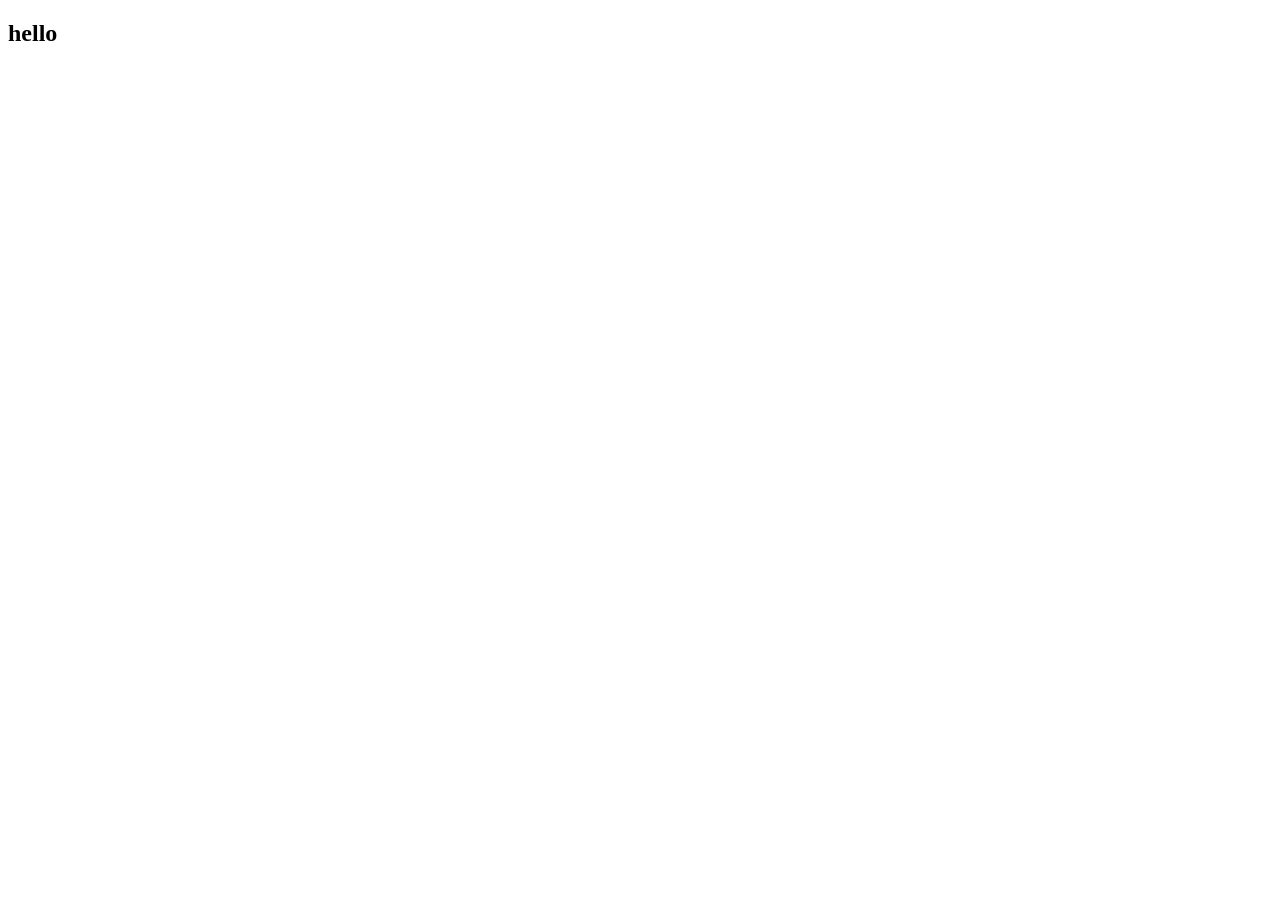
==== index.html @ 85686b59 "v1" ====
<!DOCTYPE html>
<html lang="en">
<head>
    <meta charset="UTF-8">
    <meta name="viewport" content="width=device-width, initial-scale=1.0">
    <title>Document</title>
</head>
<body>
    <h2>hello</h2>
</body>
</html>
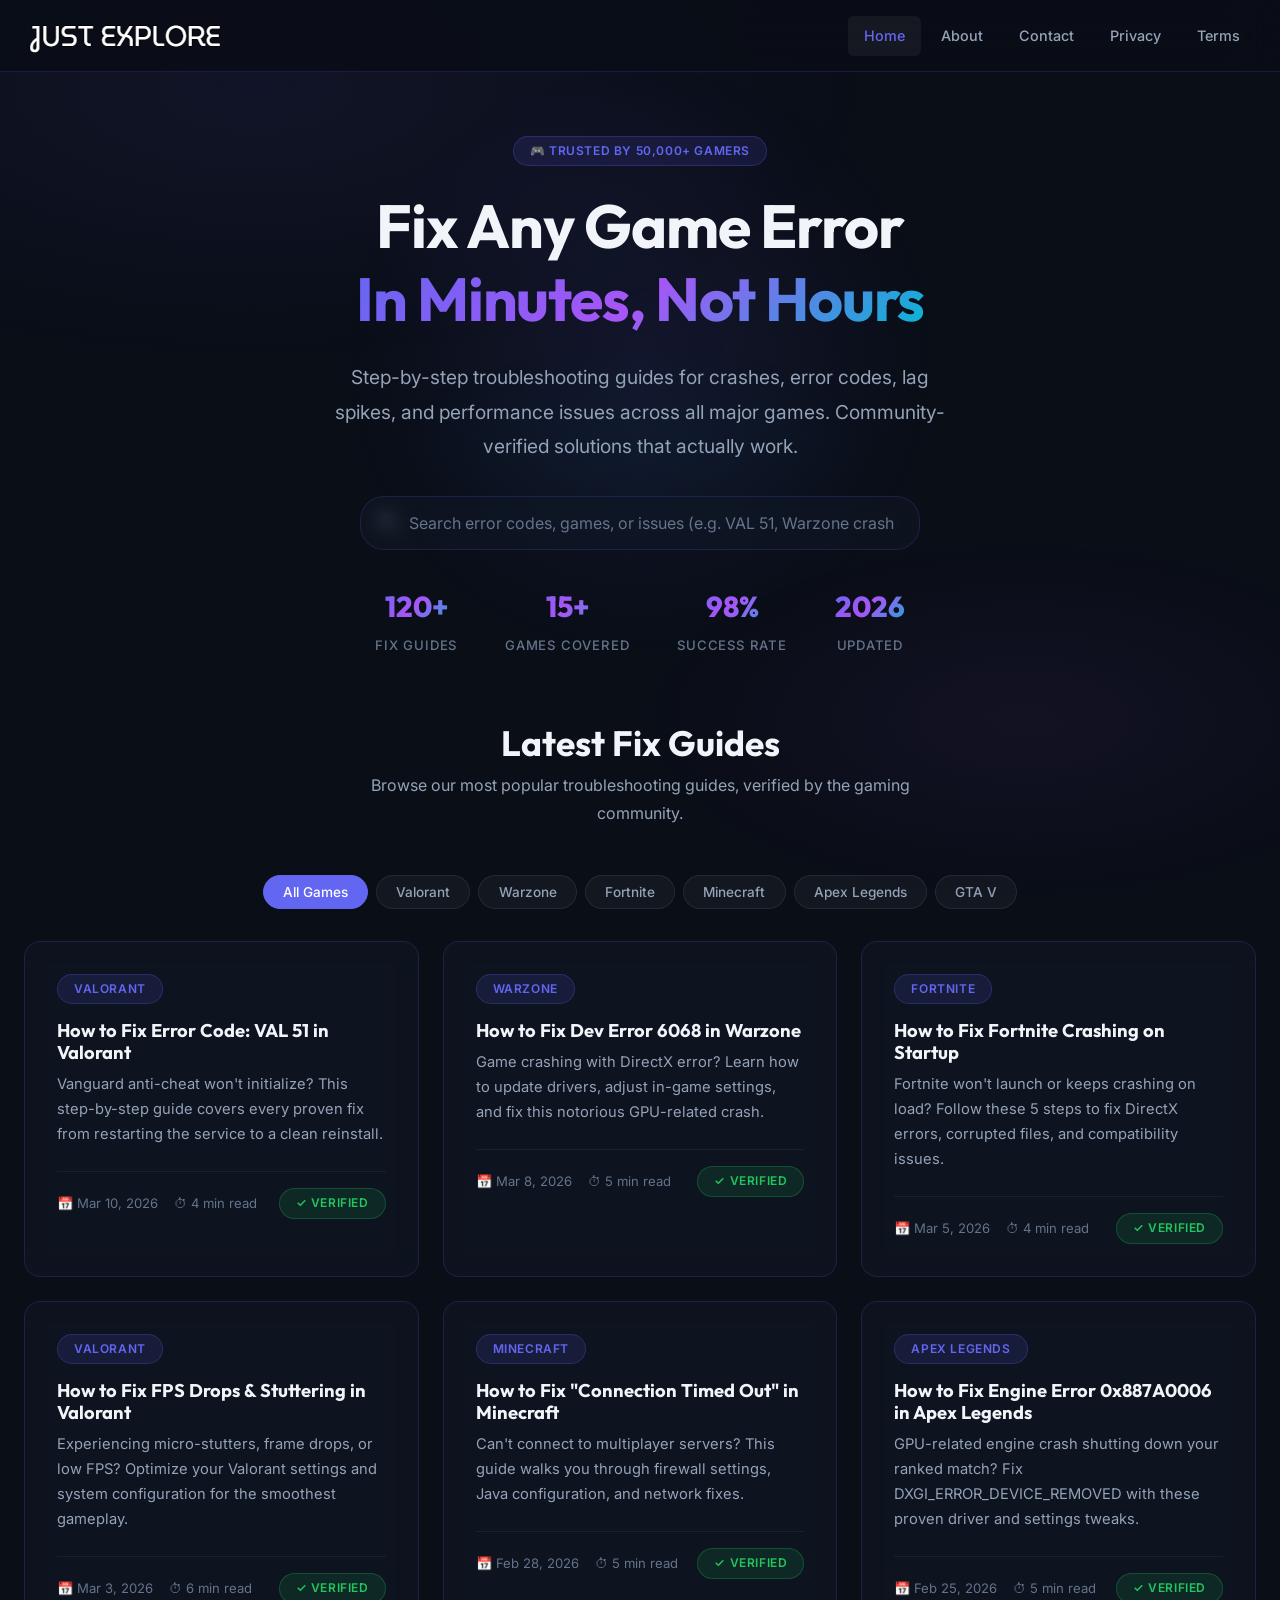
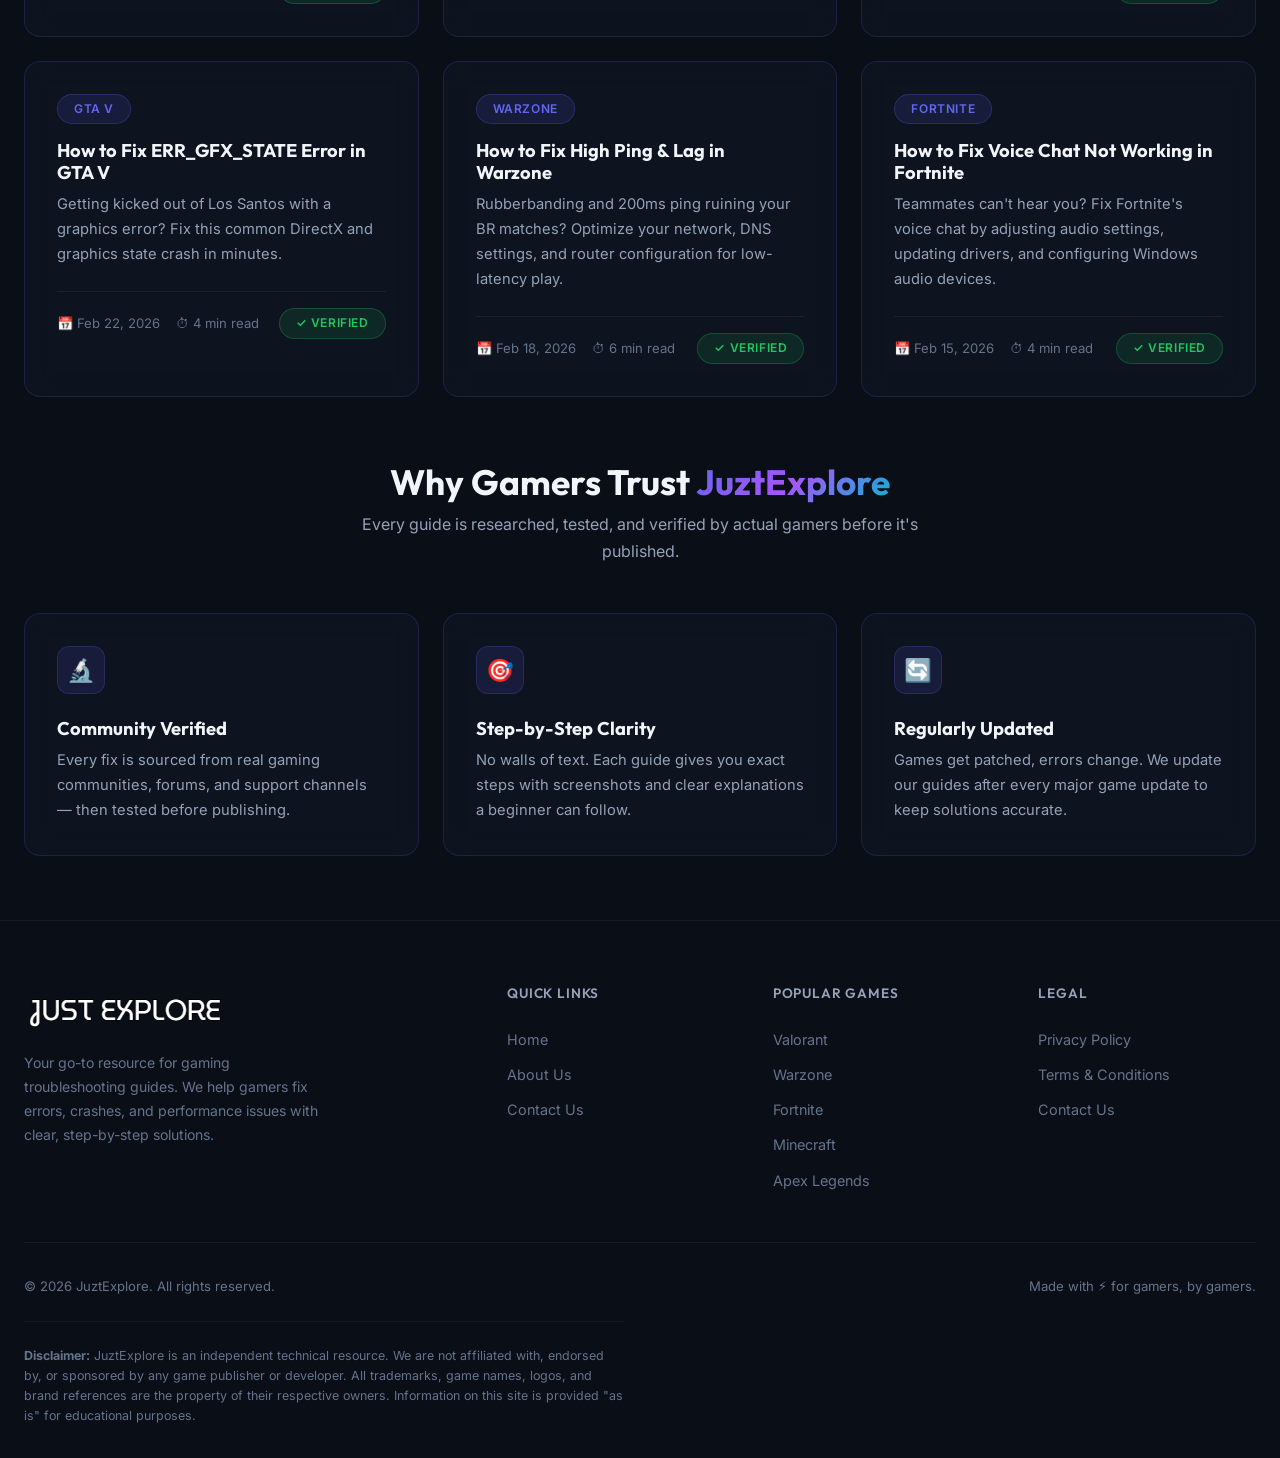
==== commit 3f5ebada: "v2" ====
--- a/index.html
+++ b/index.html
@@ -1,11 +1,350 @@
 <!DOCTYPE html>
 <html lang="en">
+
 <head>
-    <meta charset="UTF-8">
-    <meta name="viewport" content="width=device-width, initial-scale=1.0">
-    <title>Document</title>
+  <meta charset="UTF-8">
+  <meta name="viewport" content="width=device-width, initial-scale=1.0">
+  <title>JuztExplore — Game Fix Guides, Error Solutions & Troubleshooting (2026)</title>
+  <meta name="description"
+    content="JuztExplore is your trusted gaming troubleshooting resource. Find step-by-step fixes for game crashes, error codes, lag issues and more for Valorant, Warzone, Fortnite and other popular games.">
+  <meta name="keywords"
+    content="game fix, error code fix, valorant error, warzone error, fortnite crash, gaming troubleshooting, PC gaming help">
+  <meta name="robots" content="index, follow">
+  <link rel="canonical" href="https://juztexplore.com/">
+  <link rel="preconnect" href="https://fonts.googleapis.com">
+  <link rel="preconnect" href="https://fonts.gstatic.com" crossorigin>
+  <link
+    href="https://fonts.googleapis.com/css2?family=Inter:wght@400;500;600;700&family=Outfit:wght@600;700;800&family=JetBrains+Mono:wght@400;500&display=swap"
+    rel="stylesheet">
+  <link rel="icon" type="image/png" href="/favicon.png">
+  <link rel="stylesheet" href="css/style.css">
+
+  <!-- Open Graph -->
+  <meta property="og:title" content="JuztExplore — Game Fix Guides & Error Solutions">
+  <meta property="og:description"
+    content="Step-by-step fixes for game crashes, error codes, and performance issues. Your trusted gaming troubleshooting resource.">
+  <meta property="og:type" content="website">
+  <meta property="og:url" content="https://juztexplore.com/">
 </head>
+
 <body>
-    <h2>hello</h2>
+
+  <!-- ===== HEADER ===== -->
+  <header class="header" id="header">
+    <div class="container header__inner">
+      <a href="index.html" class="header__logo">
+        <img src="/logo.png" alt="JuztExplore">
+      </a>
+      <nav class="header__nav" id="main-nav">
+        <a href="index.html" class="active">Home</a>
+        <a href="about.html">About</a>
+        <a href="contact.html">Contact</a>
+        <a href="privacy-policy.html">Privacy</a>
+        <a href="terms.html">Terms</a>
+      </nav>
+      <button class="header__menu-toggle" id="menu-toggle" aria-label="Toggle menu">
+        <span></span><span></span><span></span>
+      </button>
+    </div>
+  </header>
+
+  <!-- ===== HERO SECTION ===== -->
+  <section class="hero">
+    <div class="container">
+      <div class="hero__badge">
+        <span class="badge">🎮 Trusted by 50,000+ Gamers</span>
+      </div>
+      <h1 class="hero__title">
+        Fix Any Game Error<br><span class="text-gradient">In Minutes, Not Hours</span>
+      </h1>
+      <p class="hero__subtitle">
+        Step-by-step troubleshooting guides for crashes, error codes, lag spikes, and performance issues across all
+        major games. Community-verified solutions that actually work.
+      </p>
+      <div class="hero__search">
+        <span class="hero__search-icon">🔍</span>
+        <input type="text" id="search-input"
+          placeholder="Search error codes, games, or issues (e.g. VAL 51, Warzone crash)..." aria-label="Search guides">
+      </div>
+      <div class="hero__stats">
+        <div class="hero__stat">
+          <span class="hero__stat-value">120+</span>
+          <span class="hero__stat-label">Fix Guides</span>
+        </div>
+        <div class="hero__stat">
+          <span class="hero__stat-value">15+</span>
+          <span class="hero__stat-label">Games Covered</span>
+        </div>
+        <div class="hero__stat">
+          <span class="hero__stat-value">98%</span>
+          <span class="hero__stat-label">Success Rate</span>
+        </div>
+        <div class="hero__stat">
+          <span class="hero__stat-value">2026</span>
+          <span class="hero__stat-label">Updated</span>
+        </div>
+      </div>
+    </div>
+  </section>
+
+  <!-- ===== FILTER BAR ===== -->
+  <section class="section" style="padding-top: 0;">
+    <div class="container">
+      <div class="section-header">
+        <h2 class="section-header__title">Latest Fix Guides</h2>
+        <p class="section-header__subtitle">Browse our most popular troubleshooting guides, verified by the gaming
+          community.</p>
+      </div>
+
+      <div class="filter-bar">
+        <button class="filter-btn active" data-filter="all">All Games</button>
+        <button class="filter-btn" data-filter="valorant">Valorant</button>
+        <button class="filter-btn" data-filter="warzone">Warzone</button>
+        <button class="filter-btn" data-filter="fortnite">Fortnite</button>
+        <button class="filter-btn" data-filter="minecraft">Minecraft</button>
+        <button class="filter-btn" data-filter="apex-legends">Apex Legends</button>
+        <button class="filter-btn" data-filter="gta-v">GTA V</button>
+      </div>
+
+      <!-- ===== GUIDE CARDS GRID ===== -->
+      <div class="grid grid--guide">
+
+        <!-- Card 1: Valorant VAL 51 -->
+        <a href="guides/valorant-error-val-51.html" class="card card--guide animate-on-scroll" data-game="valorant"
+          data-title="How to Fix Error Code VAL 51 in Valorant" data-tags="vanguard anti-cheat reboot restart">
+          <div class="card__game-tag">
+            <span class="badge">Valorant</span>
+          </div>
+          <h3 class="card__title">How to Fix Error Code: VAL 51 in Valorant</h3>
+          <p class="card__text">Vanguard anti-cheat won't initialize? This step-by-step guide covers every proven fix
+            from restarting the service to a clean reinstall.</p>
+          <div class="card__meta">
+            <span class="card__meta-item">📅 Mar 10, 2026</span>
+            <span class="card__meta-item">⏱ 4 min read</span>
+            <span class="badge badge--success" style="margin-left: auto;">✓ Verified</span>
+          </div>
+        </a>
+
+        <!-- Card 2: Warzone Dev Error 6068 -->
+        <a href="guides/warzone-dev-error-6068.html" class="card card--guide animate-on-scroll" data-game="warzone"
+          data-title="How to Fix Dev Error 6068 in Warzone" data-tags="directx gpu crash graphics">
+          <div class="card__game-tag">
+            <span class="badge">Warzone</span>
+          </div>
+          <h3 class="card__title">How to Fix Dev Error 6068 in Warzone</h3>
+          <p class="card__text">Game crashing with DirectX error? Learn how to update drivers, adjust in-game settings,
+            and fix this notorious GPU-related crash.</p>
+          <div class="card__meta">
+            <span class="card__meta-item">📅 Mar 8, 2026</span>
+            <span class="card__meta-item">⏱ 5 min read</span>
+            <span class="badge badge--success" style="margin-left: auto;">✓ Verified</span>
+          </div>
+        </a>
+
+        <!-- Card 3: Fortnite Crash on Startup -->
+        <a href="guides/fortnite-crash-on-startup.html" class="card card--guide animate-on-scroll" data-game="fortnite"
+          data-title="How to Fix Fortnite Crashing on Startup" data-tags="crash startup launch black screen">
+          <div class="card__game-tag">
+            <span class="badge">Fortnite</span>
+          </div>
+          <h3 class="card__title">How to Fix Fortnite Crashing on Startup</h3>
+          <p class="card__text">Fortnite won't launch or keeps crashing on load? Follow these 5 steps to fix DirectX
+            errors, corrupted files, and compatibility issues.</p>
+          <div class="card__meta">
+            <span class="card__meta-item">📅 Mar 5, 2026</span>
+            <span class="card__meta-item">⏱ 4 min read</span>
+            <span class="badge badge--success" style="margin-left: auto;">✓ Verified</span>
+          </div>
+        </a>
+
+        <!-- Card 4: Valorant FPS Drop -->
+        <a href="guides/valorant-fps-drop-fix.html" class="card card--guide animate-on-scroll" data-game="valorant"
+          data-title="How to Fix FPS Drops and Stuttering in Valorant" data-tags="fps lag stutter performance low fps">
+          <div class="card__game-tag">
+            <span class="badge">Valorant</span>
+          </div>
+          <h3 class="card__title">How to Fix FPS Drops &amp; Stuttering in Valorant</h3>
+          <p class="card__text">Experiencing micro-stutters, frame drops, or low FPS? Optimize your Valorant settings
+            and system configuration for the smoothest gameplay.</p>
+          <div class="card__meta">
+            <span class="card__meta-item">📅 Mar 3, 2026</span>
+            <span class="card__meta-item">⏱ 6 min read</span>
+            <span class="badge badge--success" style="margin-left: auto;">✓ Verified</span>
+          </div>
+        </a>
+
+        <!-- Card 5: Minecraft TLauncher Connection -->
+        <a href="guides/minecraft-connection-timed-out.html" class="card card--guide animate-on-scroll"
+          data-game="minecraft" data-title="How to Fix Connection Timed Out Error in Minecraft"
+          data-tags="server connection timeout multiplayer java">
+          <div class="card__game-tag">
+            <span class="badge">Minecraft</span>
+          </div>
+          <h3 class="card__title">How to Fix "Connection Timed Out" in Minecraft</h3>
+          <p class="card__text">Can't connect to multiplayer servers? This guide walks you through firewall settings,
+            Java configuration, and network fixes.</p>
+          <div class="card__meta">
+            <span class="card__meta-item">📅 Feb 28, 2026</span>
+            <span class="card__meta-item">⏱ 5 min read</span>
+            <span class="badge badge--success" style="margin-left: auto;">✓ Verified</span>
+          </div>
+        </a>
+
+        <!-- Card 6: Apex Legends Engine Error -->
+        <a href="guides/apex-legends-engine-error.html" class="card card--guide animate-on-scroll"
+          data-game="apex-legends" data-title="How to Fix Engine Error 0x887A0006 in Apex Legends"
+          data-tags="engine error dxgi gpu removed crash">
+          <div class="card__game-tag">
+            <span class="badge">Apex Legends</span>
+          </div>
+          <h3 class="card__title">How to Fix Engine Error 0x887A0006 in Apex Legends</h3>
+          <p class="card__text">GPU-related engine crash shutting down your ranked match? Fix DXGI_ERROR_DEVICE_REMOVED
+            with these proven driver and settings tweaks.</p>
+          <div class="card__meta">
+            <span class="card__meta-item">📅 Feb 25, 2026</span>
+            <span class="card__meta-item">⏱ 5 min read</span>
+            <span class="badge badge--success" style="margin-left: auto;">✓ Verified</span>
+          </div>
+        </a>
+
+        <!-- Card 7: GTA V ERR_GFX_STATE -->
+        <a href="guides/gta-v-err-gfx-state.html" class="card card--guide animate-on-scroll" data-game="gta-v"
+          data-title="How to Fix ERR_GFX_STATE Error in GTA V" data-tags="err gfx state graphics crash directx">
+          <div class="card__game-tag">
+            <span class="badge">GTA V</span>
+          </div>
+          <h3 class="card__title">How to Fix ERR_GFX_STATE Error in GTA V</h3>
+          <p class="card__text">Getting kicked out of Los Santos with a graphics error? Fix this common DirectX and
+            graphics state crash in minutes.</p>
+          <div class="card__meta">
+            <span class="card__meta-item">📅 Feb 22, 2026</span>
+            <span class="card__meta-item">⏱ 4 min read</span>
+            <span class="badge badge--success" style="margin-left: auto;">✓ Verified</span>
+          </div>
+        </a>
+
+        <!-- Card 8: Warzone High Ping -->
+        <a href="guides/warzone-high-ping-fix.html" class="card card--guide animate-on-scroll" data-game="warzone"
+          data-title="How to Fix High Ping and Lag in Warzone" data-tags="ping lag latency network connection slow">
+          <div class="card__game-tag">
+            <span class="badge">Warzone</span>
+          </div>
+          <h3 class="card__title">How to Fix High Ping &amp; Lag in Warzone</h3>
+          <p class="card__text">Rubberbanding and 200ms ping ruining your BR matches? Optimize your network, DNS
+            settings, and router configuration for low-latency play.</p>
+          <div class="card__meta">
+            <span class="card__meta-item">📅 Feb 18, 2026</span>
+            <span class="card__meta-item">⏱ 6 min read</span>
+            <span class="badge badge--success" style="margin-left: auto;">✓ Verified</span>
+          </div>
+        </a>
+
+        <!-- Card 9: Fortnite Voice Chat Not Working -->
+        <a href="guides/fortnite-voice-chat-not-working.html" class="card card--guide animate-on-scroll"
+          data-game="fortnite" data-title="How to Fix Voice Chat Not Working in Fortnite"
+          data-tags="voice chat mic audio sound">
+          <div class="card__game-tag">
+            <span class="badge">Fortnite</span>
+          </div>
+          <h3 class="card__title">How to Fix Voice Chat Not Working in Fortnite</h3>
+          <p class="card__text">Teammates can't hear you? Fix Fortnite's voice chat by adjusting audio settings,
+            updating drivers, and configuring Windows audio devices.</p>
+          <div class="card__meta">
+            <span class="card__meta-item">📅 Feb 15, 2026</span>
+            <span class="card__meta-item">⏱ 4 min read</span>
+            <span class="badge badge--success" style="margin-left: auto;">✓ Verified</span>
+          </div>
+        </a>
+
+      </div>
+    </div>
+  </section>
+
+  <!-- ===== WHY JUZTEXPLORE ===== -->
+  <section class="section" style="padding-top: 0;">
+    <div class="container">
+      <div class="section-header">
+        <h2 class="section-header__title">Why Gamers Trust <span class="text-gradient">JuztExplore</span></h2>
+        <p class="section-header__subtitle">Every guide is researched, tested, and verified by actual gamers before it's
+          published.</p>
+      </div>
+      <div class="grid grid--3">
+        <div class="card animate-on-scroll">
+          <div class="card__icon">🔬</div>
+          <h3 class="card__title">Community Verified</h3>
+          <p class="card__text">Every fix is sourced from real gaming communities, forums, and support channels — then
+            tested before publishing.</p>
+        </div>
+        <div class="card animate-on-scroll">
+          <div class="card__icon">🎯</div>
+          <h3 class="card__title">Step-by-Step Clarity</h3>
+          <p class="card__text">No walls of text. Each guide gives you exact steps with screenshots and clear
+            explanations a beginner can follow.</p>
+        </div>
+        <div class="card animate-on-scroll">
+          <div class="card__icon">🔄</div>
+          <h3 class="card__title">Regularly Updated</h3>
+          <p class="card__text">Games get patched, errors change. We update our guides after every major game update to
+            keep solutions accurate.</p>
+        </div>
+      </div>
+    </div>
+  </section>
+
+  <!-- ===== FOOTER ===== -->
+  <footer class="footer">
+    <div class="container">
+      <div class="footer__grid">
+        <div class="footer__brand">
+          <div class="footer__brand-logo">
+            <a href="/">
+              <img src="/logo.png" alt="JuztExplore">
+            </a>
+          </div>
+          <p class="footer__brand-text">Your go-to resource for gaming troubleshooting guides. We help gamers fix
+            errors, crashes, and performance issues with clear, step-by-step solutions.</p>
+        </div>
+        <div>
+          <h4 class="footer__heading">Quick Links</h4>
+          <ul class="footer__links">
+            <li><a href="index.html">Home</a></li>
+            <li><a href="about.html">About Us</a></li>
+            <li><a href="contact.html">Contact Us</a></li>
+          </ul>
+        </div>
+        <div>
+          <h4 class="footer__heading">Popular Games</h4>
+          <ul class="footer__links">
+            <li><a href="index.html">Valorant</a></li>
+            <li><a href="index.html">Warzone</a></li>
+            <li><a href="index.html">Fortnite</a></li>
+            <li><a href="index.html">Minecraft</a></li>
+            <li><a href="index.html">Apex Legends</a></li>
+          </ul>
+        </div>
+        <div>
+          <h4 class="footer__heading">Legal</h4>
+          <ul class="footer__links">
+            <li><a href="privacy-policy.html">Privacy Policy</a></li>
+            <li><a href="terms.html">Terms &amp; Conditions</a></li>
+            <li><a href="contact.html">Contact Us</a></li>
+          </ul>
+        </div>
+      </div>
+      <div class="footer__bottom">
+        <span>&copy; 2026 JuztExplore. All rights reserved.</span>
+        <span>Made with ⚡ for gamers, by gamers.</span>
+      </div>
+      <p class="footer__disclaimer">
+        <strong>Disclaimer:</strong> JuztExplore is an independent technical resource. We are not affiliated with,
+        endorsed by, or sponsored by any game publisher or developer. All trademarks, game names, logos, and brand
+        references are the property of their respective owners. Information on this site is provided "as is" for
+        educational purposes.
+      </p>
+    </div>
+  </footer>
+
+  <script src="js/main.js"></script>
 </body>
+
 </html>
--- a/css/style.css
+++ b/css/style.css
@@ -0,0 +1,1245 @@
+/* ===== DESIGN TOKENS ===== */
+:root {
+  /* Colors */
+  --bg-primary: #0a0e17;
+  --bg-secondary: #111827;
+  --bg-card: rgba(17, 24, 39, 0.7);
+  --bg-glass: rgba(17, 24, 39, 0.55);
+  --border-glass: rgba(99, 102, 241, 0.18);
+  --accent-primary: #6366f1;
+  --accent-secondary: #a855f7;
+  --accent-tertiary: #06b6d4;
+  --accent-gradient: linear-gradient(135deg, #6366f1 0%, #a855f7 50%, #06b6d4 100%);
+  --accent-gradient-hover: linear-gradient(135deg, #818cf8 0%, #c084fc 50%, #22d3ee 100%);
+  --text-primary: #f1f5f9;
+  --text-secondary: #94a3b8;
+  --text-muted: #64748b;
+  --success: #22c55e;
+  --warning: #f59e0b;
+  --danger: #ef4444;
+  --info: #3b82f6;
+
+  /* Typography */
+  --font-primary: 'Inter', 'Segoe UI', system-ui, -apple-system, sans-serif;
+  --font-heading: 'Outfit', 'Inter', sans-serif;
+  --font-mono: 'JetBrains Mono', 'Fira Code', monospace;
+
+  /* Spacing */
+  --space-xs: 0.25rem;
+  --space-sm: 0.5rem;
+  --space-md: 1rem;
+  --space-lg: 1.5rem;
+  --space-xl: 2rem;
+  --space-2xl: 3rem;
+  --space-3xl: 4rem;
+
+  /* Border Radius */
+  --radius-sm: 6px;
+  --radius-md: 12px;
+  --radius-lg: 16px;
+  --radius-xl: 24px;
+  --radius-full: 9999px;
+
+  /* Shadows */
+  --shadow-sm: 0 2px 8px rgba(0, 0, 0, 0.3);
+  --shadow-md: 0 4px 20px rgba(0, 0, 0, 0.4);
+  --shadow-lg: 0 8px 40px rgba(0, 0, 0, 0.5);
+  --shadow-glow: 0 0 30px rgba(99, 102, 241, 0.15);
+  --shadow-glow-hover: 0 0 40px rgba(99, 102, 241, 0.25);
+
+  /* Transitions */
+  --transition-fast: 150ms ease;
+  --transition-base: 250ms ease;
+  --transition-slow: 400ms ease;
+
+  /* Layout */
+  --max-width: 1280px;
+  --header-height: 72px;
+}
+
+/* ===== RESET & BASE ===== */
+*, *::before, *::after {
+  margin: 0;
+  padding: 0;
+  box-sizing: border-box;
+}
+
+html {
+  scroll-behavior: smooth;
+  -webkit-font-smoothing: antialiased;
+  -moz-osx-font-smoothing: grayscale;
+}
+
+body {
+  font-family: var(--font-primary);
+  background-color: var(--bg-primary);
+  color: var(--text-primary);
+  line-height: 1.7;
+  min-height: 100vh;
+  overflow-x: hidden;
+}
+
+body::before {
+  content: '';
+  position: fixed;
+  top: 0;
+  left: 0;
+  width: 100%;
+  height: 100%;
+  background:
+    radial-gradient(ellipse 80% 50% at 20% 10%, rgba(99, 102, 241, 0.08) 0%, transparent 60%),
+    radial-gradient(ellipse 60% 40% at 80% 80%, rgba(168, 85, 247, 0.06) 0%, transparent 50%),
+    radial-gradient(ellipse 50% 30% at 50% 50%, rgba(6, 182, 212, 0.04) 0%, transparent 40%);
+  pointer-events: none;
+  z-index: 0;
+}
+
+a {
+  color: var(--accent-primary);
+  text-decoration: none;
+  transition: color var(--transition-fast);
+}
+
+a:hover {
+  color: var(--accent-tertiary);
+}
+
+img {
+  max-width: 100%;
+  display: block;
+}
+
+h1, h2, h3, h4, h5, h6 {
+  font-family: var(--font-heading);
+  font-weight: 700;
+  line-height: 1.2;
+  color: var(--text-primary);
+}
+
+/* ===== UTILITY CLASSES ===== */
+.container {
+  max-width: var(--max-width);
+  margin: 0 auto;
+  padding: 0 var(--space-lg);
+  position: relative;
+  z-index: 1;
+}
+
+.section {
+  padding: var(--space-3xl) 0;
+}
+
+.text-gradient {
+  background: var(--accent-gradient);
+  -webkit-background-clip: text;
+  -webkit-text-fill-color: transparent;
+  background-clip: text;
+}
+
+.badge {
+  display: inline-flex;
+  align-items: center;
+  gap: var(--space-xs);
+  padding: var(--space-xs) var(--space-md);
+  background: rgba(99, 102, 241, 0.12);
+  border: 1px solid rgba(99, 102, 241, 0.25);
+  border-radius: var(--radius-full);
+  font-size: 0.75rem;
+  font-weight: 600;
+  text-transform: uppercase;
+  letter-spacing: 0.05em;
+  color: var(--accent-primary);
+}
+
+.badge--success {
+  background: rgba(34, 197, 94, 0.12);
+  border-color: rgba(34, 197, 94, 0.25);
+  color: var(--success);
+}
+
+.badge--warning {
+  background: rgba(245, 158, 11, 0.12);
+  border-color: rgba(245, 158, 11, 0.25);
+  color: var(--warning);
+}
+
+.badge--danger {
+  background: rgba(239, 68, 68, 0.12);
+  border-color: rgba(239, 68, 68, 0.25);
+  color: var(--danger);
+}
+
+.btn {
+  display: inline-flex;
+  align-items: center;
+  gap: var(--space-sm);
+  padding: 0.75rem 1.5rem;
+  border: none;
+  border-radius: var(--radius-md);
+  font-family: var(--font-primary);
+  font-size: 0.9rem;
+  font-weight: 600;
+  cursor: pointer;
+  transition: all var(--transition-base);
+  text-decoration: none;
+  position: relative;
+  overflow: hidden;
+}
+
+.btn--primary {
+  background: var(--accent-gradient);
+  color: white;
+  box-shadow: 0 4px 15px rgba(99, 102, 241, 0.3);
+}
+
+.btn--primary:hover {
+  background: var(--accent-gradient-hover);
+  box-shadow: 0 6px 25px rgba(99, 102, 241, 0.45);
+  transform: translateY(-2px);
+  color: white;
+}
+
+.btn--outline {
+  background: transparent;
+  color: var(--accent-primary);
+  border: 1.5px solid rgba(99, 102, 241, 0.4);
+}
+
+.btn--outline:hover {
+  background: rgba(99, 102, 241, 0.1);
+  border-color: var(--accent-primary);
+  color: var(--accent-primary);
+  transform: translateY(-2px);
+}
+
+.btn--ghost {
+  background: transparent;
+  color: var(--text-secondary);
+}
+
+.btn--ghost:hover {
+  background: rgba(255, 255, 255, 0.05);
+  color: var(--text-primary);
+}
+
+/* ===== HEADER / NAVIGATION ===== */
+.header {
+  position: fixed;
+  top: 0;
+  left: 0;
+  right: 0;
+  height: var(--header-height);
+  z-index: 1000;
+  transition: all var(--transition-base);
+}
+
+.header::before {
+  content: '';
+  position: absolute;
+  inset: 0;
+  background: rgba(10, 14, 23, 0.85);
+  backdrop-filter: blur(20px);
+  -webkit-backdrop-filter: blur(20px);
+  border-bottom: 1px solid var(--border-glass);
+}
+
+.header__inner {
+  display: flex;
+  align-items: center;
+  justify-content: space-between;
+  height: 100%;
+  position: relative;
+  z-index: 1;
+}
+
+.header__logo {
+  display: flex;
+  align-items: center;
+  gap: var(--space-sm);
+  font-family: var(--font-heading);
+  font-size: 1.4rem;
+  font-weight: 800;
+  color: var(--text-primary);
+  text-decoration: none;
+}
+
+.header__logo-icon {
+  width: 36px;
+  height: 36px;
+  background: var(--accent-gradient);
+  border-radius: var(--radius-sm);
+  display: flex;
+  align-items: center;
+  justify-content: center;
+  font-size: 1.1rem;
+}
+
+.header__nav {
+  display: flex;
+  align-items: center;
+  gap: var(--space-xs);
+}
+
+.header__nav a {
+  padding: 0.5rem 1rem;
+  color: var(--text-secondary);
+  font-size: 0.9rem;
+  font-weight: 500;
+  border-radius: var(--radius-sm);
+  transition: all var(--transition-fast);
+}
+
+.header__nav a:hover,
+.header__nav a.active {
+  color: var(--text-primary);
+  background: rgba(255, 255, 255, 0.05);
+}
+
+.header__nav a.active {
+  color: var(--accent-primary);
+}
+
+/* Mobile menu toggle */
+.header__menu-toggle {
+  display: none;
+  flex-direction: column;
+  gap: 5px;
+  background: none;
+  border: none;
+  cursor: pointer;
+  padding: 4px;
+  z-index: 1001;
+}
+
+.header__menu-toggle span {
+  width: 24px;
+  height: 2px;
+  background: var(--text-primary);
+  border-radius: 2px;
+  transition: all var(--transition-fast);
+}
+
+.header__menu-toggle.active span:nth-child(1) {
+  transform: translateY(7px) rotate(45deg);
+}
+.header__menu-toggle.active span:nth-child(2) {
+  opacity: 0;
+}
+.header__menu-toggle.active span:nth-child(3) {
+  transform: translateY(-7px) rotate(-45deg);
+}
+
+/* ===== HERO SECTION ===== */
+.hero {
+  padding: calc(var(--header-height) + var(--space-3xl)) 0 var(--space-3xl);
+  text-align: center;
+  position: relative;
+}
+
+.hero::after {
+  content: '';
+  position: absolute;
+  top: 50%;
+  left: 50%;
+  transform: translate(-50%, -50%);
+  width: 600px;
+  height: 600px;
+  background: radial-gradient(circle, rgba(99, 102, 241, 0.1) 0%, transparent 70%);
+  pointer-events: none;
+}
+
+.hero__badge {
+  margin-bottom: var(--space-lg);
+}
+
+.hero__title {
+  font-size: clamp(2.2rem, 5vw, 3.8rem);
+  margin-bottom: var(--space-lg);
+  letter-spacing: -0.02em;
+}
+
+.hero__subtitle {
+  font-size: clamp(1rem, 2vw, 1.2rem);
+  color: var(--text-secondary);
+  max-width: 640px;
+  margin: 0 auto var(--space-xl);
+  line-height: 1.8;
+}
+
+.hero__search {
+  max-width: 560px;
+  margin: 0 auto var(--space-xl);
+  position: relative;
+}
+
+.hero__search input {
+  width: 100%;
+  padding: 1rem 1.5rem 1rem 3rem;
+  background: var(--bg-glass);
+  border: 1px solid var(--border-glass);
+  border-radius: var(--radius-xl);
+  color: var(--text-primary);
+  font-family: var(--font-primary);
+  font-size: 1rem;
+  outline: none;
+  transition: all var(--transition-base);
+  backdrop-filter: blur(10px);
+}
+
+.hero__search input::placeholder {
+  color: var(--text-muted);
+}
+
+.hero__search input:focus {
+  border-color: var(--accent-primary);
+  box-shadow: var(--shadow-glow);
+}
+
+.hero__search-icon {
+  position: absolute;
+  left: 1.1rem;
+  top: 50%;
+  transform: translateY(-50%);
+  color: var(--text-muted);
+  font-size: 1.1rem;
+  pointer-events: none;
+}
+
+.hero__stats {
+  display: flex;
+  justify-content: center;
+  gap: var(--space-2xl);
+  flex-wrap: wrap;
+}
+
+.hero__stat {
+  text-align: center;
+}
+
+.hero__stat-value {
+  display: block;
+  font-family: var(--font-heading);
+  font-size: 1.8rem;
+  font-weight: 800;
+  background: var(--accent-gradient);
+  -webkit-background-clip: text;
+  -webkit-text-fill-color: transparent;
+  background-clip: text;
+}
+
+.hero__stat-label {
+  font-size: 0.82rem;
+  color: var(--text-muted);
+  text-transform: uppercase;
+  letter-spacing: 0.06em;
+  font-weight: 500;
+}
+
+/* ===== CARDS ===== */
+.card {
+  background: var(--bg-glass);
+  border: 1px solid var(--border-glass);
+  border-radius: var(--radius-lg);
+  padding: var(--space-xl);
+  transition: all var(--transition-base);
+  backdrop-filter: blur(12px);
+  -webkit-backdrop-filter: blur(12px);
+  position: relative;
+  overflow: hidden;
+}
+
+.card::before {
+  content: '';
+  position: absolute;
+  top: 0;
+  left: 0;
+  right: 0;
+  height: 2px;
+  background: var(--accent-gradient);
+  opacity: 0;
+  transition: opacity var(--transition-base);
+}
+
+.card:hover {
+  border-color: rgba(99, 102, 241, 0.35);
+  box-shadow: var(--shadow-glow);
+  transform: translateY(-4px);
+}
+
+.card:hover::before {
+  opacity: 1;
+}
+
+.card__icon {
+  width: 48px;
+  height: 48px;
+  background: rgba(99, 102, 241, 0.12);
+  border: 1px solid rgba(99, 102, 241, 0.2);
+  border-radius: var(--radius-md);
+  display: flex;
+  align-items: center;
+  justify-content: center;
+  font-size: 1.4rem;
+  margin-bottom: var(--space-lg);
+}
+
+.card__title {
+  font-size: 1.15rem;
+  margin-bottom: var(--space-sm);
+}
+
+.card__text {
+  color: var(--text-secondary);
+  font-size: 0.92rem;
+  line-height: 1.7;
+}
+
+.card__meta {
+  display: flex;
+  align-items: center;
+  gap: var(--space-md);
+  margin-top: var(--space-lg);
+  padding-top: var(--space-md);
+  border-top: 1px solid rgba(255, 255, 255, 0.06);
+  font-size: 0.82rem;
+  color: var(--text-muted);
+}
+
+.card__meta-item {
+  display: flex;
+  align-items: center;
+  gap: var(--space-xs);
+}
+
+/* Guide card specific */
+.card--guide {
+  cursor: pointer;
+  text-decoration: none;
+  display: block;
+  color: inherit;
+}
+
+.card--guide:hover {
+  color: inherit;
+}
+
+.card--guide .card__game-tag {
+  display: inline-flex;
+  align-items: center;
+  gap: 6px;
+  margin-bottom: var(--space-md);
+}
+
+.card--guide .card__game-tag img {
+  width: 24px;
+  height: 24px;
+  border-radius: 4px;
+}
+
+/* ===== GRID LAYOUTS ===== */
+.grid {
+  display: grid;
+  gap: var(--space-lg);
+}
+
+.grid--2 {
+  grid-template-columns: repeat(2, 1fr);
+}
+
+.grid--3 {
+  grid-template-columns: repeat(3, 1fr);
+}
+
+.grid--4 {
+  grid-template-columns: repeat(4, 1fr);
+}
+
+.grid--guide {
+  grid-template-columns: repeat(auto-fill, minmax(340px, 1fr));
+}
+
+/* ===== SECTION HEADERS ===== */
+.section-header {
+  text-align: center;
+  margin-bottom: var(--space-2xl);
+}
+
+.section-header__title {
+  font-size: clamp(1.6rem, 3vw, 2.2rem);
+  margin-bottom: var(--space-sm);
+}
+
+.section-header__subtitle {
+  color: var(--text-secondary);
+  font-size: 1rem;
+  max-width: 560px;
+  margin: 0 auto;
+}
+
+/* ===== CATEGORY FILTER ===== */
+.filter-bar {
+  display: flex;
+  align-items: center;
+  gap: var(--space-sm);
+  flex-wrap: wrap;
+  margin-bottom: var(--space-xl);
+  justify-content: center;
+}
+
+.filter-btn {
+  padding: 0.5rem 1.2rem;
+  background: rgba(255, 255, 255, 0.04);
+  border: 1px solid rgba(255, 255, 255, 0.08);
+  border-radius: var(--radius-full);
+  color: var(--text-secondary);
+  font-family: var(--font-primary);
+  font-size: 0.85rem;
+  font-weight: 500;
+  cursor: pointer;
+  transition: all var(--transition-fast);
+}
+
+.filter-btn:hover {
+  background: rgba(99, 102, 241, 0.1);
+  border-color: rgba(99, 102, 241, 0.3);
+  color: var(--text-primary);
+}
+
+.filter-btn.active {
+  background: var(--accent-primary);
+  border-color: var(--accent-primary);
+  color: white;
+}
+
+/* ===== FOOTER ===== */
+.footer {
+  border-top: 1px solid rgba(255, 255, 255, 0.06);
+  padding: var(--space-3xl) 0 var(--space-xl);
+  position: relative;
+  z-index: 1;
+}
+
+.footer__grid {
+  display: grid;
+  grid-template-columns: 2fr 1fr 1fr 1fr;
+  gap: var(--space-2xl);
+  margin-bottom: var(--space-2xl);
+}
+
+.footer__brand {
+  max-width: 300px;
+}
+
+.footer__brand-logo {
+  display: flex;
+  align-items: center;
+  gap: var(--space-sm);
+  font-family: var(--font-heading);
+  font-size: 1.3rem;
+  font-weight: 800;
+  color: var(--text-primary);
+  margin-bottom: var(--space-md);
+}
+
+.footer__brand-text {
+  color: var(--text-muted);
+  font-size: 0.88rem;
+  line-height: 1.7;
+}
+
+.footer__heading {
+  font-size: 0.85rem;
+  font-weight: 600;
+  text-transform: uppercase;
+  letter-spacing: 0.06em;
+  color: var(--text-secondary);
+  margin-bottom: var(--space-lg);
+}
+
+.footer__links {
+  list-style: none;
+  display: flex;
+  flex-direction: column;
+  gap: var(--space-sm);
+}
+
+.footer__links a {
+  color: var(--text-muted);
+  font-size: 0.9rem;
+  transition: color var(--transition-fast);
+}
+
+.footer__links a:hover {
+  color: var(--text-primary);
+}
+
+.footer__bottom {
+  display: flex;
+  align-items: center;
+  justify-content: space-between;
+  padding-top: var(--space-xl);
+  border-top: 1px solid rgba(255, 255, 255, 0.06);
+  font-size: 0.82rem;
+  color: var(--text-muted);
+  flex-wrap: wrap;
+  gap: var(--space-md);
+}
+
+.footer__disclaimer {
+  max-width: 600px;
+  line-height: 1.6;
+  font-size: 0.78rem;
+  color: var(--text-muted);
+  margin-top: var(--space-lg);
+  padding-top: var(--space-lg);
+  border-top: 1px solid rgba(255, 255, 255, 0.04);
+}
+
+/* ===== FIX GUIDE PAGE ===== */
+.guide-hero {
+  padding: calc(var(--header-height) + var(--space-2xl)) 0 var(--space-2xl);
+  position: relative;
+}
+
+.guide-hero__breadcrumb {
+  display: flex;
+  align-items: center;
+  gap: var(--space-sm);
+  font-size: 0.85rem;
+  color: var(--text-muted);
+  margin-bottom: var(--space-lg);
+}
+
+.guide-hero__breadcrumb a {
+  color: var(--text-muted);
+}
+
+.guide-hero__breadcrumb a:hover {
+  color: var(--accent-primary);
+}
+
+.guide-hero__breadcrumb span {
+  color: var(--text-muted);
+}
+
+.guide-hero__meta {
+  display: flex;
+  align-items: center;
+  gap: var(--space-md);
+  margin-bottom: var(--space-md);
+  flex-wrap: wrap;
+}
+
+.guide-hero__title {
+  font-size: clamp(1.8rem, 4vw, 2.6rem);
+  margin-bottom: var(--space-md);
+  letter-spacing: -0.01em;
+}
+
+.guide-hero__quick-fix {
+  background: rgba(34, 197, 94, 0.08);
+  border: 1px solid rgba(34, 197, 94, 0.2);
+  border-radius: var(--radius-md);
+  padding: var(--space-lg);
+  margin-top: var(--space-lg);
+}
+
+.guide-hero__quick-fix-title {
+  display: flex;
+  align-items: center;
+  gap: var(--space-sm);
+  font-size: 0.9rem;
+  font-weight: 700;
+  color: var(--success);
+  margin-bottom: var(--space-sm);
+  text-transform: uppercase;
+  letter-spacing: 0.04em;
+}
+
+.guide-hero__quick-fix p {
+  color: var(--text-secondary);
+  font-size: 0.95rem;
+}
+
+/* Guide content layout */
+.guide-layout {
+  display: grid;
+  grid-template-columns: 1fr 340px;
+  gap: var(--space-2xl);
+  padding-bottom: var(--space-3xl);
+}
+
+.guide-content h2 {
+  font-size: 1.5rem;
+  margin: var(--space-2xl) 0 var(--space-md);
+  padding-bottom: var(--space-sm);
+  border-bottom: 1px solid rgba(255, 255, 255, 0.06);
+}
+
+.guide-content h3 {
+  font-size: 1.15rem;
+  margin: var(--space-xl) 0 var(--space-sm);
+  color: var(--accent-primary);
+}
+
+.guide-content p {
+  color: var(--text-secondary);
+  margin-bottom: var(--space-md);
+  font-size: 0.95rem;
+}
+
+.guide-content ol,
+.guide-content ul {
+  color: var(--text-secondary);
+  margin-bottom: var(--space-md);
+  padding-left: var(--space-xl);
+}
+
+.guide-content li {
+  margin-bottom: var(--space-sm);
+  font-size: 0.95rem;
+}
+
+/* Step blocks */
+.step-block {
+  background: var(--bg-glass);
+  border: 1px solid var(--border-glass);
+  border-radius: var(--radius-lg);
+  padding: var(--space-xl);
+  margin-bottom: var(--space-lg);
+  position: relative;
+  backdrop-filter: blur(10px);
+}
+
+.step-block__number {
+  position: absolute;
+  top: -12px;
+  left: var(--space-lg);
+  background: var(--accent-gradient);
+  color: white;
+  width: 28px;
+  height: 28px;
+  border-radius: var(--radius-full);
+  display: flex;
+  align-items: center;
+  justify-content: center;
+  font-size: 0.8rem;
+  font-weight: 700;
+}
+
+.step-block__title {
+  font-size: 1.05rem;
+  margin-bottom: var(--space-sm);
+}
+
+.step-block__text {
+  color: var(--text-secondary);
+  font-size: 0.92rem;
+}
+
+.step-block__code {
+  background: rgba(0, 0, 0, 0.4);
+  border: 1px solid rgba(255, 255, 255, 0.06);
+  border-radius: var(--radius-sm);
+  padding: var(--space-md);
+  margin-top: var(--space-md);
+  font-family: var(--font-mono);
+  font-size: 0.85rem;
+  color: var(--accent-tertiary);
+  overflow-x: auto;
+}
+
+/* Pro tip */
+.pro-tip {
+  background: linear-gradient(135deg, rgba(99, 102, 241, 0.1) 0%, rgba(168, 85, 247, 0.08) 100%);
+  border: 1px solid rgba(99, 102, 241, 0.25);
+  border-radius: var(--radius-lg);
+  padding: var(--space-xl);
+  margin: var(--space-xl) 0;
+}
+
+.pro-tip__title {
+  display: flex;
+  align-items: center;
+  gap: var(--space-sm);
+  font-size: 0.95rem;
+  font-weight: 700;
+  color: var(--accent-primary);
+  margin-bottom: var(--space-sm);
+}
+
+.pro-tip p {
+  color: var(--text-secondary);
+  font-size: 0.92rem;
+}
+
+/* Sidebar */
+.guide-sidebar {
+  position: sticky;
+  top: calc(var(--header-height) + var(--space-lg));
+  align-self: start;
+}
+
+.sidebar-card {
+  background: var(--bg-glass);
+  border: 1px solid var(--border-glass);
+  border-radius: var(--radius-lg);
+  padding: var(--space-xl);
+  margin-bottom: var(--space-lg);
+  backdrop-filter: blur(10px);
+}
+
+.sidebar-card__title {
+  font-size: 0.95rem;
+  font-weight: 700;
+  margin-bottom: var(--space-lg);
+  display: flex;
+  align-items: center;
+  gap: var(--space-sm);
+}
+
+.specs-table {
+  width: 100%;
+  border-collapse: collapse;
+  font-size: 0.85rem;
+}
+
+.specs-table th,
+.specs-table td {
+  text-align: left;
+  padding: var(--space-sm) var(--space-sm);
+  border-bottom: 1px solid rgba(255, 255, 255, 0.05);
+}
+
+.specs-table th {
+  color: var(--text-muted);
+  font-weight: 500;
+  width: 40%;
+}
+
+.specs-table td {
+  color: var(--text-secondary);
+}
+
+.specs-table tr:last-child th,
+.specs-table tr:last-child td {
+  border-bottom: none;
+}
+
+.specs-table__heading {
+  font-weight: 700;
+  color: var(--accent-primary) !important;
+  font-size: 0.8rem;
+  text-transform: uppercase;
+  letter-spacing: 0.05em;
+  padding-top: var(--space-md) !important;
+}
+
+/* ===== STATIC PAGES (About, Contact, Privacy, etc.) ===== */
+.page-hero {
+  padding: calc(var(--header-height) + var(--space-2xl)) 0 var(--space-xl);
+  text-align: center;
+}
+
+.page-hero__title {
+  font-size: clamp(2rem, 4vw, 2.8rem);
+  margin-bottom: var(--space-sm);
+}
+
+.page-hero__subtitle {
+  color: var(--text-secondary);
+  font-size: 1.05rem;
+  max-width: 560px;
+  margin: 0 auto;
+}
+
+.page-content {
+  padding-bottom: var(--space-3xl);
+}
+
+.page-content__body {
+  max-width: 800px;
+  margin: 0 auto;
+}
+
+.page-content__body h2 {
+  font-size: 1.4rem;
+  margin: var(--space-2xl) 0 var(--space-md);
+  color: var(--text-primary);
+}
+
+.page-content__body h3 {
+  font-size: 1.1rem;
+  margin: var(--space-xl) 0 var(--space-sm);
+  color: var(--accent-primary);
+}
+
+.page-content__body p {
+  color: var(--text-secondary);
+  margin-bottom: var(--space-md);
+  font-size: 0.95rem;
+}
+
+.page-content__body ul,
+.page-content__body ol {
+  color: var(--text-secondary);
+  margin-bottom: var(--space-md);
+  padding-left: var(--space-xl);
+}
+
+.page-content__body li {
+  margin-bottom: var(--space-sm);
+  font-size: 0.95rem;
+}
+
+.page-content__body strong {
+  color: var(--text-primary);
+}
+
+/* Contact page */
+.contact-grid {
+  display: grid;
+  grid-template-columns: 1fr 1fr;
+  gap: var(--space-2xl);
+  margin-top: var(--space-xl);
+}
+
+.contact-info-item {
+  display: flex;
+  gap: var(--space-md);
+  margin-bottom: var(--space-xl);
+}
+
+.contact-info-item__icon {
+  width: 44px;
+  height: 44px;
+  min-width: 44px;
+  background: rgba(99, 102, 241, 0.12);
+  border: 1px solid rgba(99, 102, 241, 0.2);
+  border-radius: var(--radius-md);
+  display: flex;
+  align-items: center;
+  justify-content: center;
+  font-size: 1.2rem;
+}
+
+.contact-info-item__label {
+  font-size: 0.82rem;
+  text-transform: uppercase;
+  letter-spacing: 0.06em;
+  color: var(--text-muted);
+  font-weight: 600;
+  margin-bottom: 2px;
+}
+
+.contact-info-item__value {
+  font-size: 0.95rem;
+  color: var(--text-secondary);
+}
+
+.contact-form {
+  display: flex;
+  flex-direction: column;
+  gap: var(--space-md);
+}
+
+.form-group label {
+  display: block;
+  font-size: 0.85rem;
+  font-weight: 600;
+  color: var(--text-secondary);
+  margin-bottom: var(--space-xs);
+}
+
+.form-group input,
+.form-group textarea,
+.form-group select {
+  width: 100%;
+  padding: 0.75rem 1rem;
+  background: var(--bg-glass);
+  border: 1px solid var(--border-glass);
+  border-radius: var(--radius-md);
+  color: var(--text-primary);
+  font-family: var(--font-primary);
+  font-size: 0.92rem;
+  outline: none;
+  transition: all var(--transition-fast);
+}
+
+.form-group input:focus,
+.form-group textarea:focus,
+.form-group select:focus {
+  border-color: var(--accent-primary);
+  box-shadow: 0 0 0 3px rgba(99, 102, 241, 0.12);
+}
+
+.form-group textarea {
+  min-height: 120px;
+  resize: vertical;
+}
+
+/* About page */
+.about-values {
+  display: grid;
+  grid-template-columns: repeat(3, 1fr);
+  gap: var(--space-lg);
+  margin: var(--space-xl) 0;
+}
+
+.about-value {
+  text-align: center;
+  padding: var(--space-xl);
+}
+
+.about-value__icon {
+  font-size: 2rem;
+  margin-bottom: var(--space-md);
+}
+
+.about-value__title {
+  font-size: 1.05rem;
+  margin-bottom: var(--space-sm);
+}
+
+.about-value__text {
+  color: var(--text-secondary);
+  font-size: 0.9rem;
+}
+
+/* ===== ANIMATIONS ===== */
+@keyframes fadeInUp {
+  from {
+    opacity: 0;
+    transform: translateY(24px);
+  }
+  to {
+    opacity: 1;
+    transform: translateY(0);
+  }
+}
+
+@keyframes fadeIn {
+  from { opacity: 0; }
+  to { opacity: 1; }
+}
+
+@keyframes pulse {
+  0%, 100% { opacity: 1; }
+  50% { opacity: 0.6; }
+}
+
+.animate-in {
+  opacity: 0;
+  animation: fadeInUp 0.6s ease forwards;
+}
+
+.animate-in:nth-child(1) { animation-delay: 0.05s; }
+.animate-in:nth-child(2) { animation-delay: 0.12s; }
+.animate-in:nth-child(3) { animation-delay: 0.19s; }
+.animate-in:nth-child(4) { animation-delay: 0.26s; }
+.animate-in:nth-child(5) { animation-delay: 0.33s; }
+.animate-in:nth-child(6) { animation-delay: 0.40s; }
+
+/* ===== RESPONSIVE ===== */
+@media (max-width: 1024px) {
+  .guide-layout {
+    grid-template-columns: 1fr;
+  }
+
+  .guide-sidebar {
+    position: static;
+    display: grid;
+    grid-template-columns: repeat(2, 1fr);
+    gap: var(--space-lg);
+  }
+
+  .footer__grid {
+    grid-template-columns: 1fr 1fr;
+  }
+}
+
+@media (max-width: 768px) {
+  .header__nav {
+    display: none;
+    position: fixed;
+    top: var(--header-height);
+    left: 0;
+    right: 0;
+    bottom: 0;
+    background: rgba(10, 14, 23, 0.97);
+    backdrop-filter: blur(20px);
+    flex-direction: column;
+    padding: var(--space-xl);
+    gap: var(--space-sm);
+  }
+
+  .header__nav.open {
+    display: flex;
+  }
+
+  .header__nav a {
+    font-size: 1.1rem;
+    padding: var(--space-md) var(--space-lg);
+  }
+
+  .header__menu-toggle {
+    display: flex;
+  }
+
+  .grid--2, .grid--3, .grid--4, .grid--guide {
+    grid-template-columns: 1fr;
+  }
+
+  .hero__stats {
+    gap: var(--space-lg);
+  }
+
+  .guide-sidebar {
+    grid-template-columns: 1fr;
+  }
+
+  .contact-grid {
+    grid-template-columns: 1fr;
+  }
+
+  .about-values {
+    grid-template-columns: 1fr;
+  }
+
+  .footer__grid {
+    grid-template-columns: 1fr;
+    gap: var(--space-xl);
+  }
+
+  .footer__bottom {
+    flex-direction: column;
+    text-align: center;
+  }
+
+  .filter-bar {
+    justify-content: flex-start;
+    overflow-x: auto;
+    flex-wrap: nowrap;
+    padding-bottom: var(--space-sm);
+    -webkit-overflow-scrolling: touch;
+  }
+
+  .filter-btn {
+    white-space: nowrap;
+    flex-shrink: 0;
+  }
+}
+
+@media (max-width: 480px) {
+  .container {
+    padding: 0 var(--space-md);
+  }
+
+  .card {
+    padding: var(--space-lg);
+  }
+
+  .step-block {
+    padding: var(--space-lg);
+  }
+}
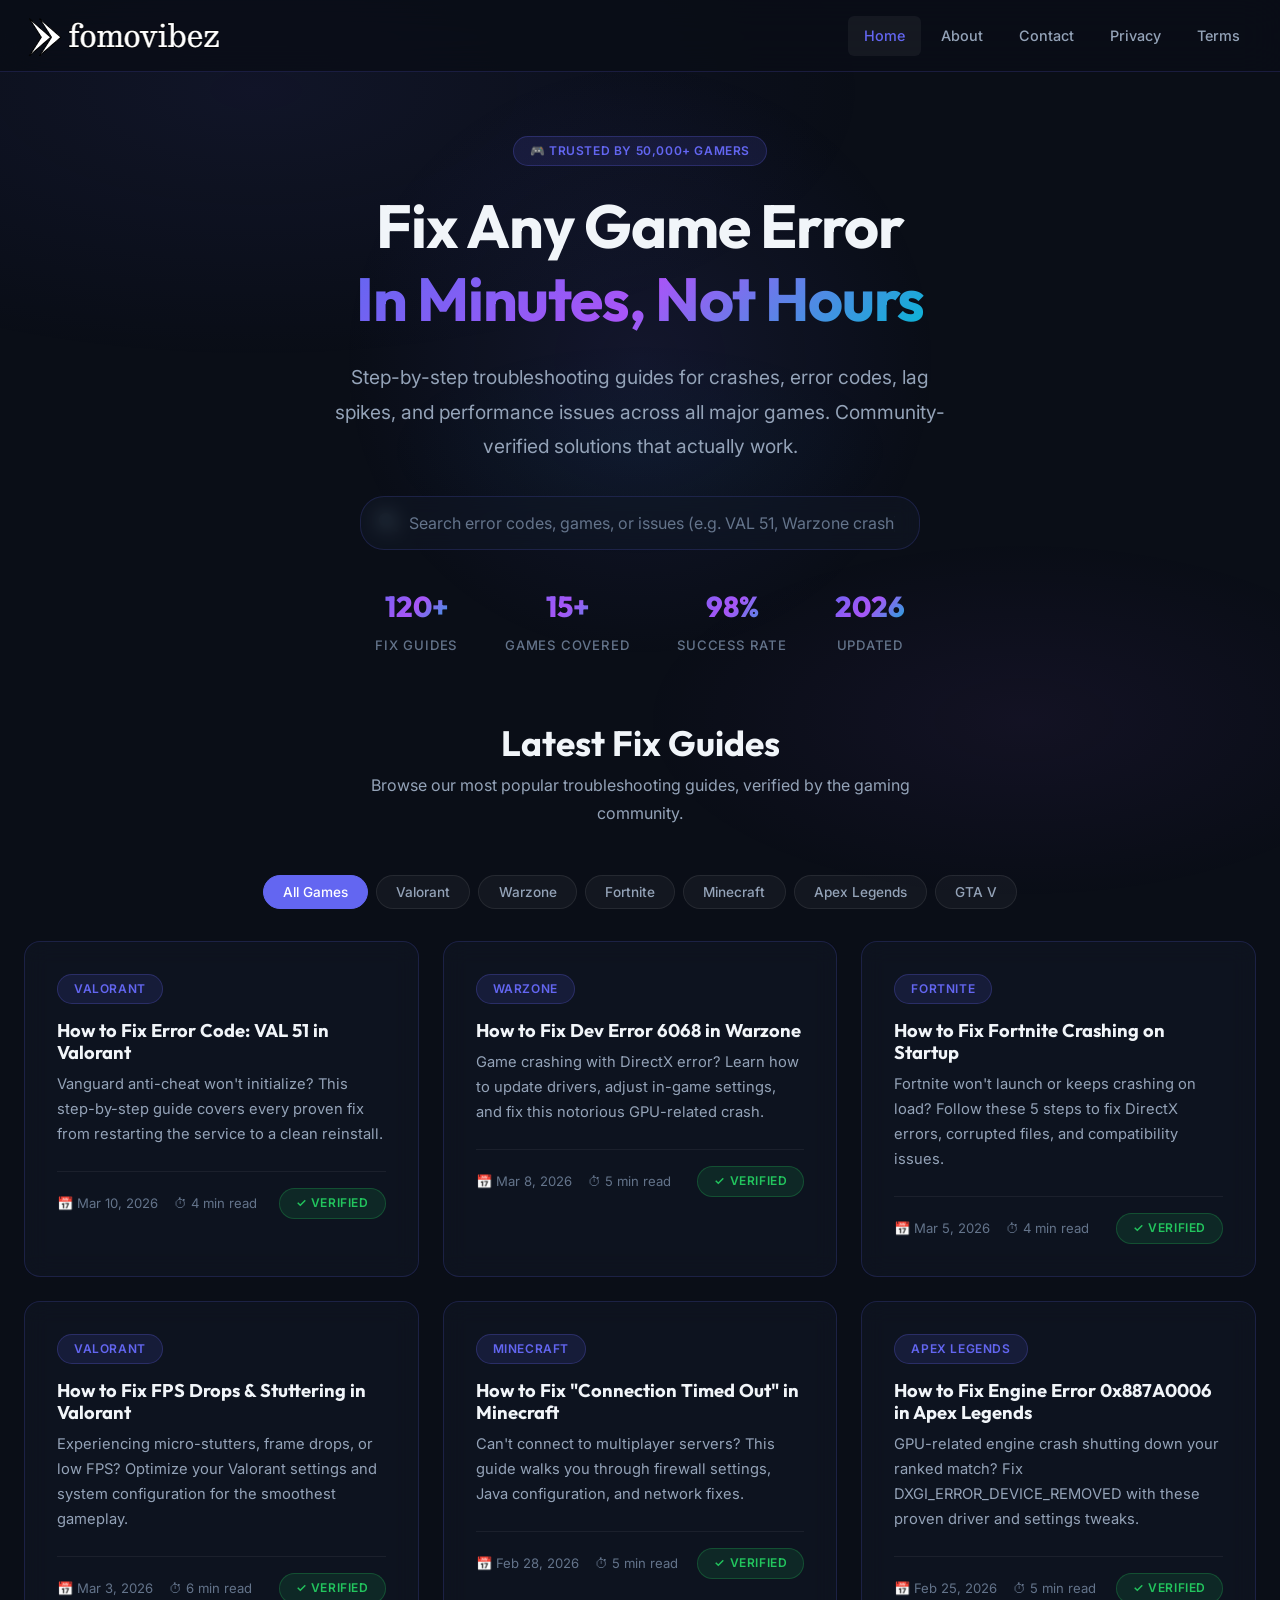
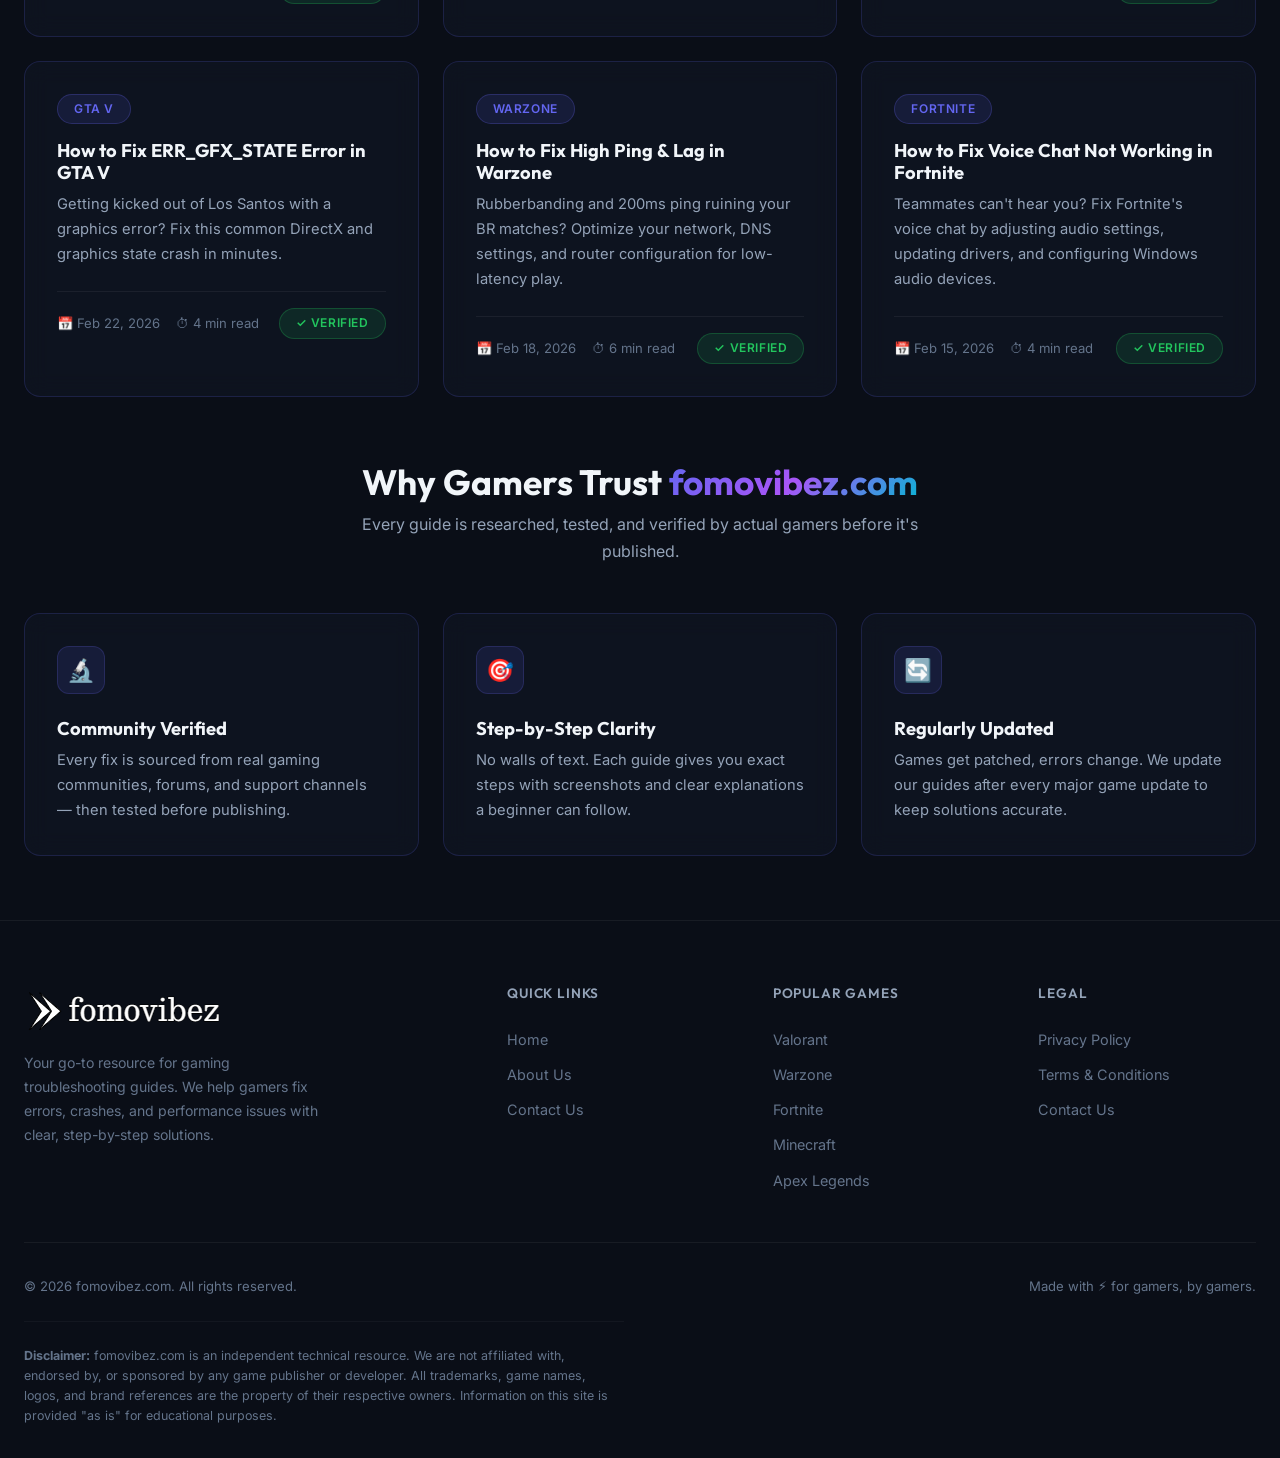
==== commit b35e26e3: "first commit" ====
--- a/index.html
+++ b/index.html
@@ -4,13 +4,13 @@
 <head>
   <meta charset="UTF-8">
   <meta name="viewport" content="width=device-width, initial-scale=1.0">
-  <title>JuztExplore — Game Fix Guides, Error Solutions & Troubleshooting (2026)</title>
+  <title>fomovibez.com — Game Fix Guides, Error Solutions & Troubleshooting (2026)</title>
   <meta name="description"
-    content="JuztExplore is your trusted gaming troubleshooting resource. Find step-by-step fixes for game crashes, error codes, lag issues and more for Valorant, Warzone, Fortnite and other popular games.">
+    content="fomovibez.com is your trusted gaming troubleshooting resource. Find step-by-step fixes for game crashes, error codes, lag issues and more for Valorant, Warzone, Fortnite and other popular games.">
   <meta name="keywords"
     content="game fix, error code fix, valorant error, warzone error, fortnite crash, gaming troubleshooting, PC gaming help">
   <meta name="robots" content="index, follow">
-  <link rel="canonical" href="https://juztexplore.com/">
+  <link rel="canonical" href="https://fomovibez.com/">
   <link rel="preconnect" href="https://fonts.googleapis.com">
   <link rel="preconnect" href="https://fonts.gstatic.com" crossorigin>
   <link
@@ -20,11 +20,11 @@
   <link rel="stylesheet" href="css/style.css">
 
   <!-- Open Graph -->
-  <meta property="og:title" content="JuztExplore — Game Fix Guides & Error Solutions">
+  <meta property="og:title" content="fomovibez.com — Game Fix Guides & Error Solutions">
   <meta property="og:description"
     content="Step-by-step fixes for game crashes, error codes, and performance issues. Your trusted gaming troubleshooting resource.">
   <meta property="og:type" content="website">
-  <meta property="og:url" content="https://juztexplore.com/">
+  <meta property="og:url" content="https://fomovibez.com/">
 </head>
 
 <body>
@@ -33,7 +33,7 @@
   <header class="header" id="header">
     <div class="container header__inner">
       <a href="index.html" class="header__logo">
-        <img src="/logo.png" alt="JuztExplore">
+        <img src="/logo.png" alt="fomovibez.com">
       </a>
       <nav class="header__nav" id="main-nav">
         <a href="index.html" class="active">Home</a>
@@ -260,11 +260,11 @@
     </div>
   </section>
 
-  <!-- ===== WHY JUZTEXPLORE ===== -->
+  <!-- ===== WHY FOMOVIBEZ.COM ===== -->
   <section class="section" style="padding-top: 0;">
     <div class="container">
       <div class="section-header">
-        <h2 class="section-header__title">Why Gamers Trust <span class="text-gradient">JuztExplore</span></h2>
+        <h2 class="section-header__title">Why Gamers Trust <span class="text-gradient">fomovibez.com</span></h2>
         <p class="section-header__subtitle">Every guide is researched, tested, and verified by actual gamers before it's
           published.</p>
       </div>
@@ -298,7 +298,7 @@
         <div class="footer__brand">
           <div class="footer__brand-logo">
             <a href="/">
-              <img src="/logo.png" alt="JuztExplore">
+              <img src="/logo.png" alt="fomovibez.com">
             </a>
           </div>
           <p class="footer__brand-text">Your go-to resource for gaming troubleshooting guides. We help gamers fix
@@ -332,11 +332,11 @@
         </div>
       </div>
       <div class="footer__bottom">
-        <span>&copy; 2026 JuztExplore. All rights reserved.</span>
+        <span>&copy; 2026 fomovibez.com. All rights reserved.</span>
         <span>Made with ⚡ for gamers, by gamers.</span>
       </div>
       <p class="footer__disclaimer">
-        <strong>Disclaimer:</strong> JuztExplore is an independent technical resource. We are not affiliated with,
+        <strong>Disclaimer:</strong> fomovibez.com is an independent technical resource. We are not affiliated with,
         endorsed by, or sponsored by any game publisher or developer. All trademarks, game names, logos, and brand
         references are the property of their respective owners. Information on this site is provided "as is" for
         educational purposes.
